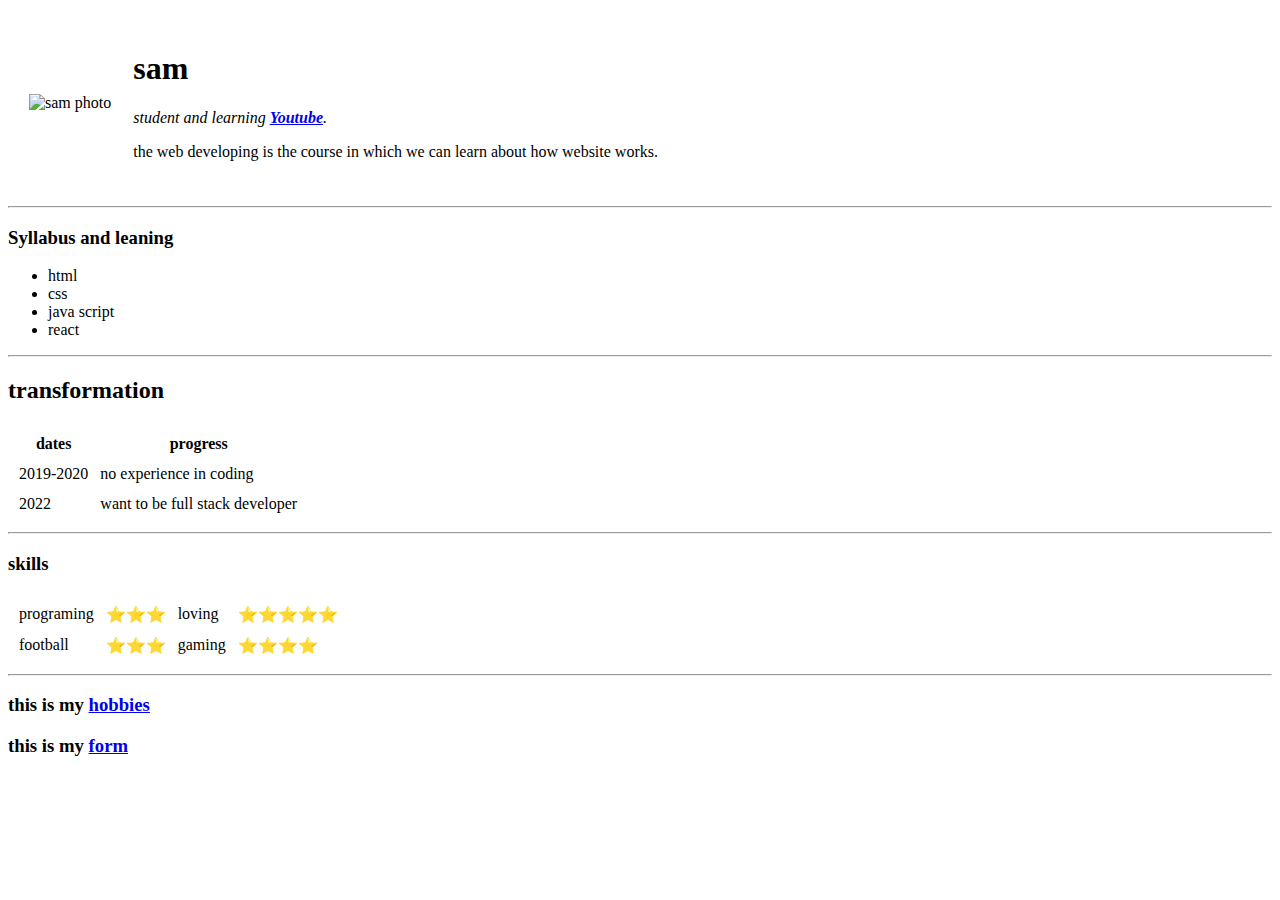
==== index.html @ 19b56fd2 "add initial CV website files" ====
<!DOCTYPE html>
<html lang="en" dir="ltr">

<head>
  <meta charset="utf-8">
  <title>sam's personal site </title>
</head>

<body>
  <table cellspacing="20">
    <tr>
      <td><img src="C:\Users\sam\Documents\web development\html-personal site\images\me.webp" alt="sam photo"></td>
      <td>
        <h1>sam</h1>
        <p><em>student and learning <strong><a href="https://www.youtube.com/">Youtube</a></strong>.</em></p>
        <p>the web developing is the course in which we can learn about how website works.</p></td>
    </tr>
  </table>
  <hr>
  <h3>Syllabus and leaning</h3>
  <ul>
    <li>html</li>
    <li>css</li>
    <li>java script</li>
    <li>react</li>
  </ul>
  <hr>
  <h2>transformation</h2>
  <table cellspacing="10">
    <thead>
      <tr>
        <th>dates</th>
        <th>progress</th>
      </tr>
    </thead>
    <tbody>
      <tr>
        <td>2019-2020</td>
        <td>no experience in coding</td>
      </tr>
      <tr>
        <td>2022</td>
        <td>want to be full stack developer</td>
      </tr>
    </tbody>
    <tfoot>

    </tfoot>
  </table>
  <hr>
  <h3>skills</h3>
  <table cellspacing="10">
    <tr>
      <td>programing</td>
      <td>⭐⭐⭐</td>
      <td>loving</td>
      <td>⭐⭐⭐⭐⭐</td>
    </tr>
    <tr>
      <td>football</td>
      <td>⭐⭐⭐</td>
      <td>gaming</td>
      <td>⭐⭐⭐⭐</td>
    </tr>
  </table>
  <hr>
  <h3>this is my <a href="C:\Users\sam\Documents\web development\hobbies.html">hobbies</a></h3>
  <h3>this is my <a href="C:\Users\sam\Documents\web development\contact.html">form</a></h3>
</body>

</html>
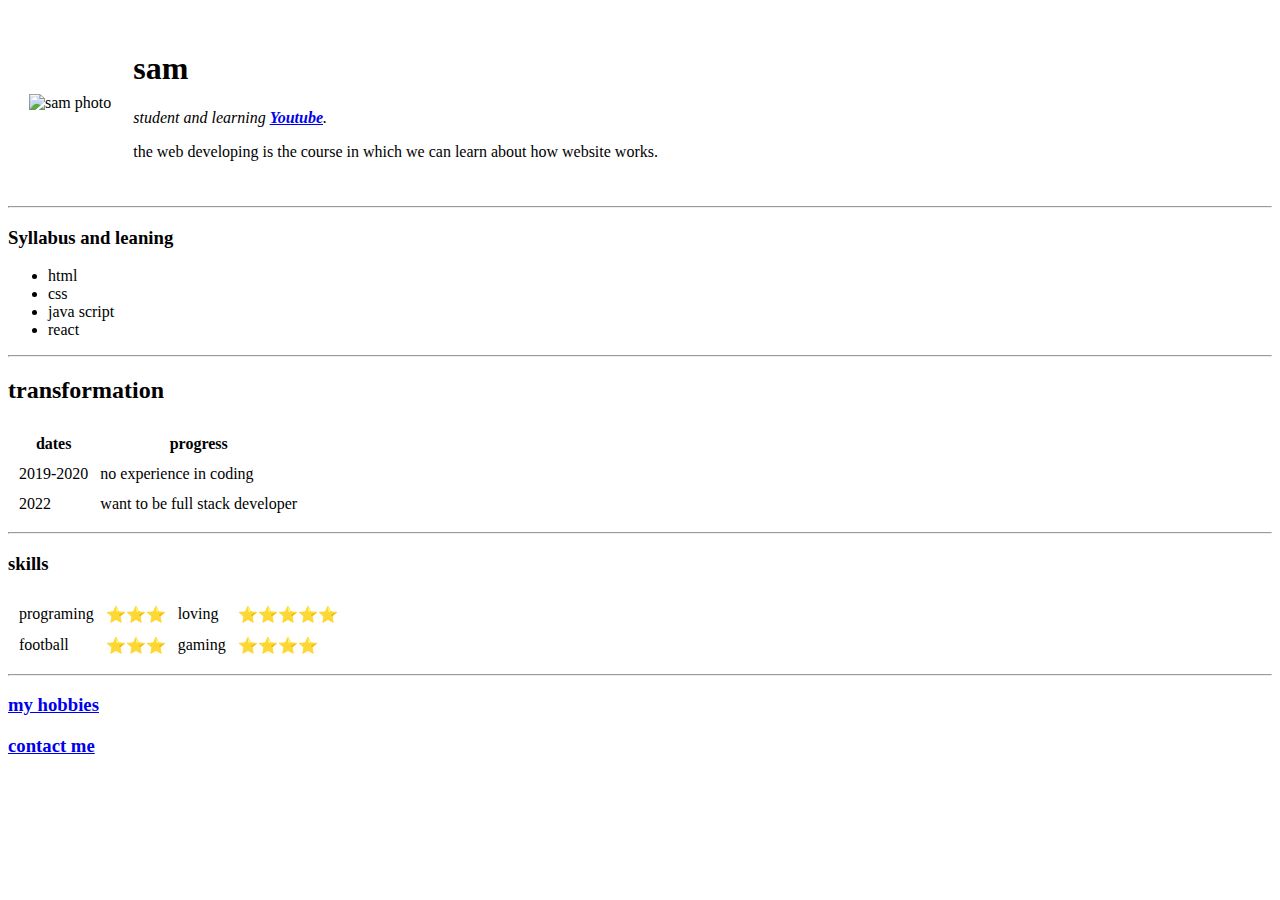
==== commit c614eae1: "Add files via upload" ====
--- a/index.html
+++ b/index.html
@@ -13,7 +13,8 @@
       <td>
         <h1>sam</h1>
         <p><em>student and learning <strong><a href="https://www.youtube.com/">Youtube</a></strong>.</em></p>
-        <p>the web developing is the course in which we can learn about how website works.</p></td>
+        <p>the web developing is the course in which we can learn about how website works.</p>
+      </td>
     </tr>
   </table>
   <hr>
@@ -64,8 +65,8 @@
     </tr>
   </table>
   <hr>
-  <h3>this is my <a href="C:\Users\sam\Documents\web development\hobbies.html">hobbies</a></h3>
-  <h3>this is my <a href="C:\Users\sam\Documents\web development\contact.html">form</a></h3>
+  <h3><a href="C:\Users\sam\Documents\web development\html-personal site\hobbies.html">my hobbies</a></h3>
+  <h3><a href="C:\Users\sam\Documents\web development\html-personal site\contact.html">contact me</a></h3>
 </body>
 
 </html>
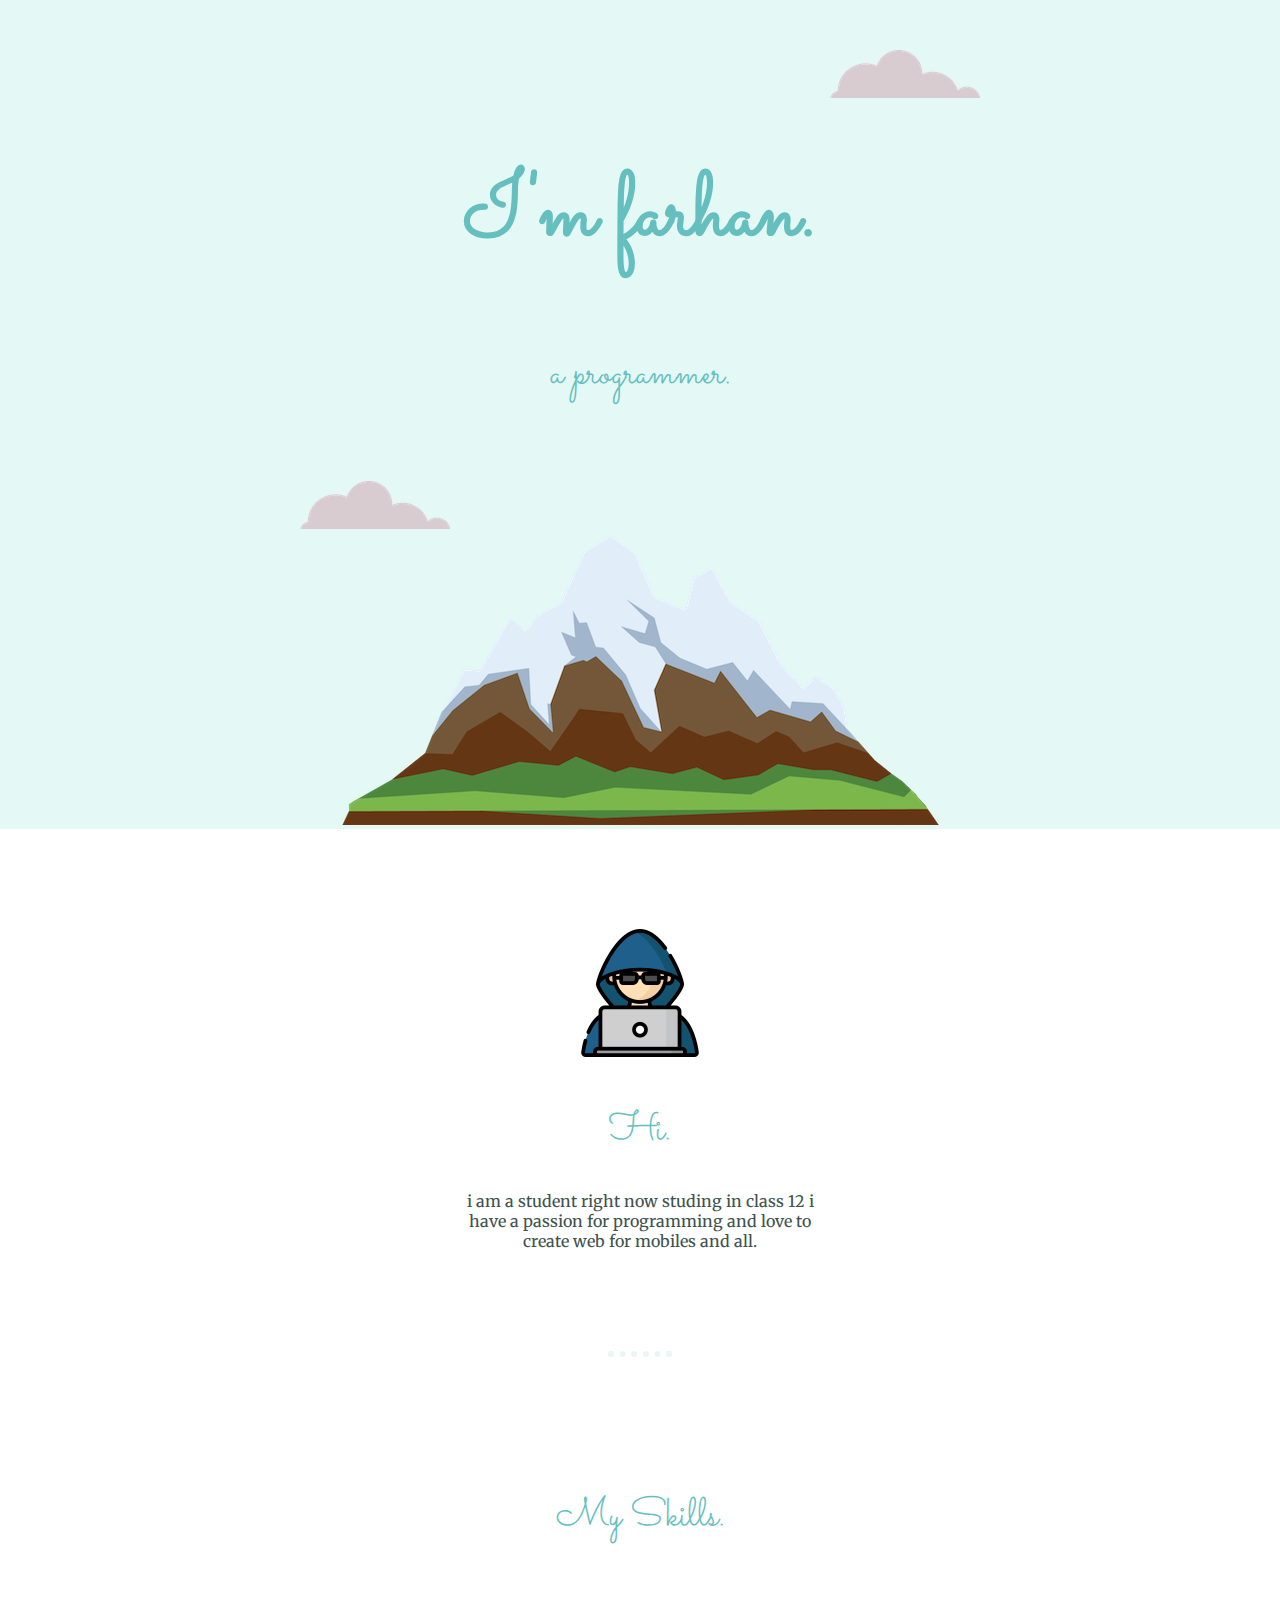
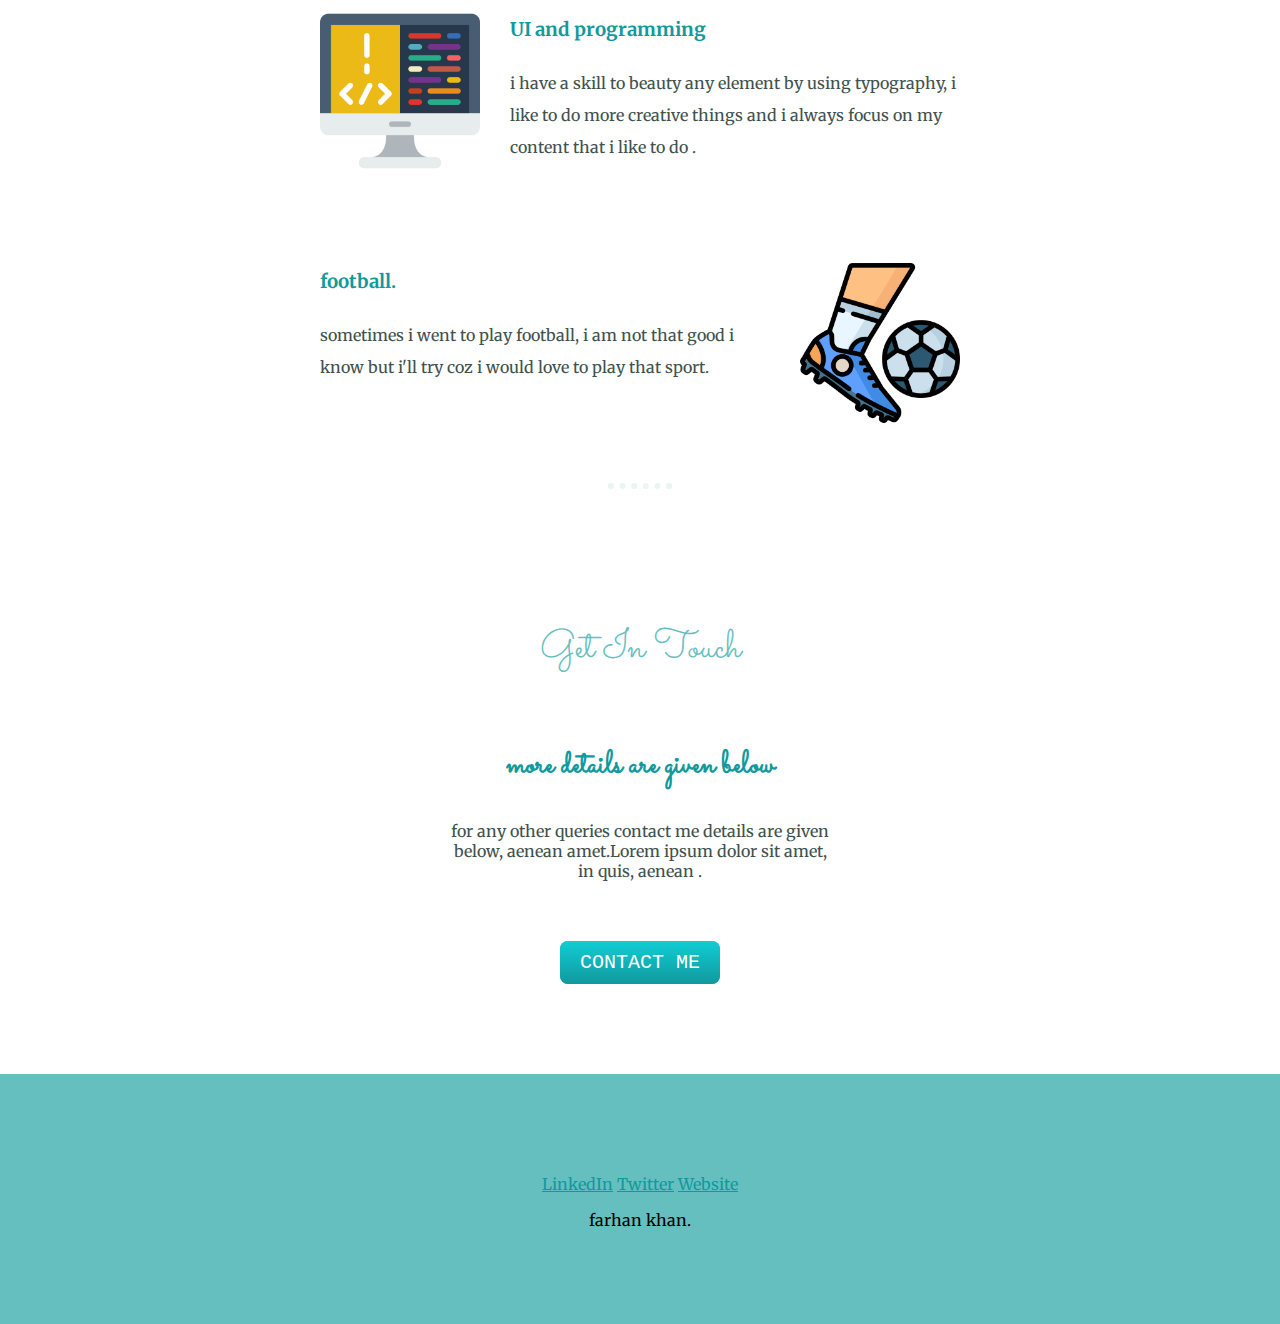
==== commit 3489477f: "Add files via upload" ====
--- a/index.html
+++ b/index.html
@@ -1,72 +1,55 @@
 <!DOCTYPE html>
 <html lang="en" dir="ltr">
+  <head>
+    <meta charset="utf-8">
+    <title>sam</title>
+    <link rel="stylesheet" href="css/styles.css">
+    <link rel="icon" href="favicon.ico">
+    <link rel="preconnect" href="https://fonts.googleapis.com">
+<link rel="preconnect" href="https://fonts.gstatic.com" crossorigin>
+<link href="https://fonts.googleapis.com/css2?family=Merriweather&family=Montserrat&family=Sacramento&display=swap" rel="stylesheet">
+  </head>
+  <body>
+    <div class="top-container">
+      <img class="top-cloud" src="images/cloud.png" alt="cloud-img">
+      <h1>I'm farhan.</h1>
+      <h2>a programmer.</h2>
+      <img class="bottom-cloud" src="images/cloud.png" alt="cloud-img">
+      <img src="images/mountain.png" alt="mountain-img">
+    </div>
+    <div class="middle-container">
+      <div class="profile">
+        <img class="profile-img" src="images/hacker.png" alt="profile-image">
+        <h2 class="hello">Hi.</h2>
+        <p class="intro">i am a student right now studing in class 12 i have a passion for programming and love to create web for mobiles and all.</p>
+      </div>
+      <hr>
+      <div class="skills">
+        <h2>My Skills.</h2>
+        <div class="skill-row">
+          <img class="coding" src="images/coding.png" alt="coding-img">
+          <h3> UI and programming</h3>
+          <p>i have a skill to beauty any element by using typography, i like to do more creative things and i always focus on my content that i like to do .</p>
+        </div>
+        <div class="skill-row">
+          <img class="football" src="images/soccer-player.png" alt="football.img">
+          <h3 class="get-in-touch-niche">football.</h3>
+          <p>sometimes i went to play football, i am not that good i know but i'll try coz i would love to play that sport. </p>
+        </div>
+      </div>
+      <hr>
+      <div class="contact-me">
+        <h2>Get In Touch</h2>
+        <h3 class="details"> more details are given below    </h3>
+        <p class="contact-me-text">for any other queries contact me details are given below, aenean amet.Lorem ipsum dolor sit amet, in quis, aenean <amet class=""></amet> .</p>
+        <a class="btn" href="mailto:name@email.com">CONTACT ME</a>
+      </div>
+    </div>
 
-<head>
-  <meta charset="utf-8">
-  <title>sam's personal site </title>
-</head>
 
-<body>
-  <table cellspacing="20">
-    <tr>
-      <td><img src="C:\Users\sam\Documents\web development\html-personal site\images\me.webp" alt="sam photo"></td>
-      <td>
-        <h1>sam</h1>
-        <p><em>student and learning <strong><a href="https://www.youtube.com/">Youtube</a></strong>.</em></p>
-        <p>the web developing is the course in which we can learn about how website works.</p>
-      </td>
-    </tr>
-  </table>
-  <hr>
-  <h3>Syllabus and leaning</h3>
-  <ul>
-    <li>html</li>
-    <li>css</li>
-    <li>java script</li>
-    <li>react</li>
-  </ul>
-  <hr>
-  <h2>transformation</h2>
-  <table cellspacing="10">
-    <thead>
-      <tr>
-        <th>dates</th>
-        <th>progress</th>
-      </tr>
-    </thead>
-    <tbody>
-      <tr>
-        <td>2019-2020</td>
-        <td>no experience in coding</td>
-      </tr>
-      <tr>
-        <td>2022</td>
-        <td>want to be full stack developer</td>
-      </tr>
-    </tbody>
-    <tfoot>
-
-    </tfoot>
-  </table>
-  <hr>
-  <h3>skills</h3>
-  <table cellspacing="10">
-    <tr>
-      <td>programing</td>
-      <td>⭐⭐⭐</td>
-      <td>loving</td>
-      <td>⭐⭐⭐⭐⭐</td>
-    </tr>
-    <tr>
-      <td>football</td>
-      <td>⭐⭐⭐</td>
-      <td>gaming</td>
-      <td>⭐⭐⭐⭐</td>
-    </tr>
-  </table>
-  <hr>
-  <h3><a href="C:\Users\sam\Documents\web development\html-personal site\hobbies.html">my hobbies</a></h3>
-  <h3><a href="C:\Users\sam\Documents\web development\html-personal site\contact.html">contact me</a></h3>
-</body>
-
-</html>
+    <div class="bottom-container">
+      <a class="footer-link" href="https://www.linkedin.com/">LinkedIn</a>
+      <a class="footer-link" href="https://twitter.com/">Twitter</a>
+      <a class="footer-link" href="https://www.appbrewery.co/">Website</a>
+      <p class="bottom-name">farhan khan.</p>
+    </div>
--- a/css/styles.css
+++ b/css/styles.css
@@ -0,0 +1,171 @@
+body{
+  margin: 0;
+  text-align: center;
+  font-family: 'Merriweather', serif;
+}
+
+hr{
+  border: dotted #eaf6f6 6px;
+  border-top: 0;
+  width: 4%;
+  margin: 100px auto;
+}
+
+
+
+
+h1{
+  font-size:5.652rem;
+  margin: 50px auto 0 auto;
+  font-family: 'Sacramento', cursive;
+  color: #66bfbf;
+}
+
+
+
+
+h2{
+  font-size: 2.5rem;
+    font-family: 'Sacramento', cursive;
+  font-weight: normal;
+  color: #66bfbf;
+  line-height: 3;
+}
+
+
+
+
+h3{
+color: #11999E;
+}
+
+
+.top-container{
+  background-color: #E4F9F5;
+  position: relative;
+  padding-top: 100px;
+}
+
+
+
+.middle-container{
+  color: #40514e;
+}
+
+
+.bottom-container{
+  background-color: #66bfbf;
+
+}
+
+
+.bottom-cloud{
+position: absolute;
+left: 300px;
+bottom: 300px;
+}
+
+
+.top-cloud{
+  position: absolute;
+  top: 50px;
+  right: 300px;
+
+}
+
+
+.footer-link{
+color: #11999E;
+}
+
+
+.skill-row{
+  width: 50%;
+  margin: 0 auto 100px auto;
+  text-align: left;
+  line-height: 2;
+}
+
+
+
+
+.coding{
+  width: 25%;
+  float: left;
+  margin-right: 30px;
+}
+
+
+
+.football{
+  width: 25%;
+  float: right;
+  margin-left: 30px;
+
+}
+
+
+.details{
+  font-family: 'Sacramento', cursive;
+  font-size: 2rem;
+}
+
+
+.profile-img{
+  width: 10%;
+  margin: 100px auto 0 auto;
+}
+
+
+.btn {
+  background: #11cdd4;
+  background-image: -webkit-linear-gradient(top, #11cdd4, #11999e);
+  background-image: -moz-linear-gradient(top, #11cdd4, #11999e);
+  background-image: -ms-linear-gradient(top, #11cdd4, #11999e);
+  background-image: -o-linear-gradient(top, #11cdd4, #11999e);
+  background-image: linear-gradient( to bottom, #11cdd4, #11999e);
+  -webkit-border-radius: 8;
+  -moz-border-radius: 8;
+  border-radius: 8px;
+  font-family: Courier New;
+  color: #ffffff;
+  font-size: 20px;
+  padding: 10px 20px 10px 20px;
+  text-decoration: none;
+}
+
+
+.bottom-container{
+  margin-top: 100px;
+  height: 250px;
+}
+
+.bottom-name{
+  position: relative;
+  top: 100px;
+}
+
+.footer-link{
+  position: relative;
+  top: 100px;
+}
+
+.contact-me-text{
+  margin: 10px auto 70px auto;
+  width: 30%;
+}
+
+.hello{
+  margin-top: 10px;
+  margin-bottom: 0PX;
+}
+
+.get-in-touch-niche{
+  margin-top: 0px;
+}
+
+.intro{
+  width: 30%;
+  margin: 0 auto 10px auto;
+
+}
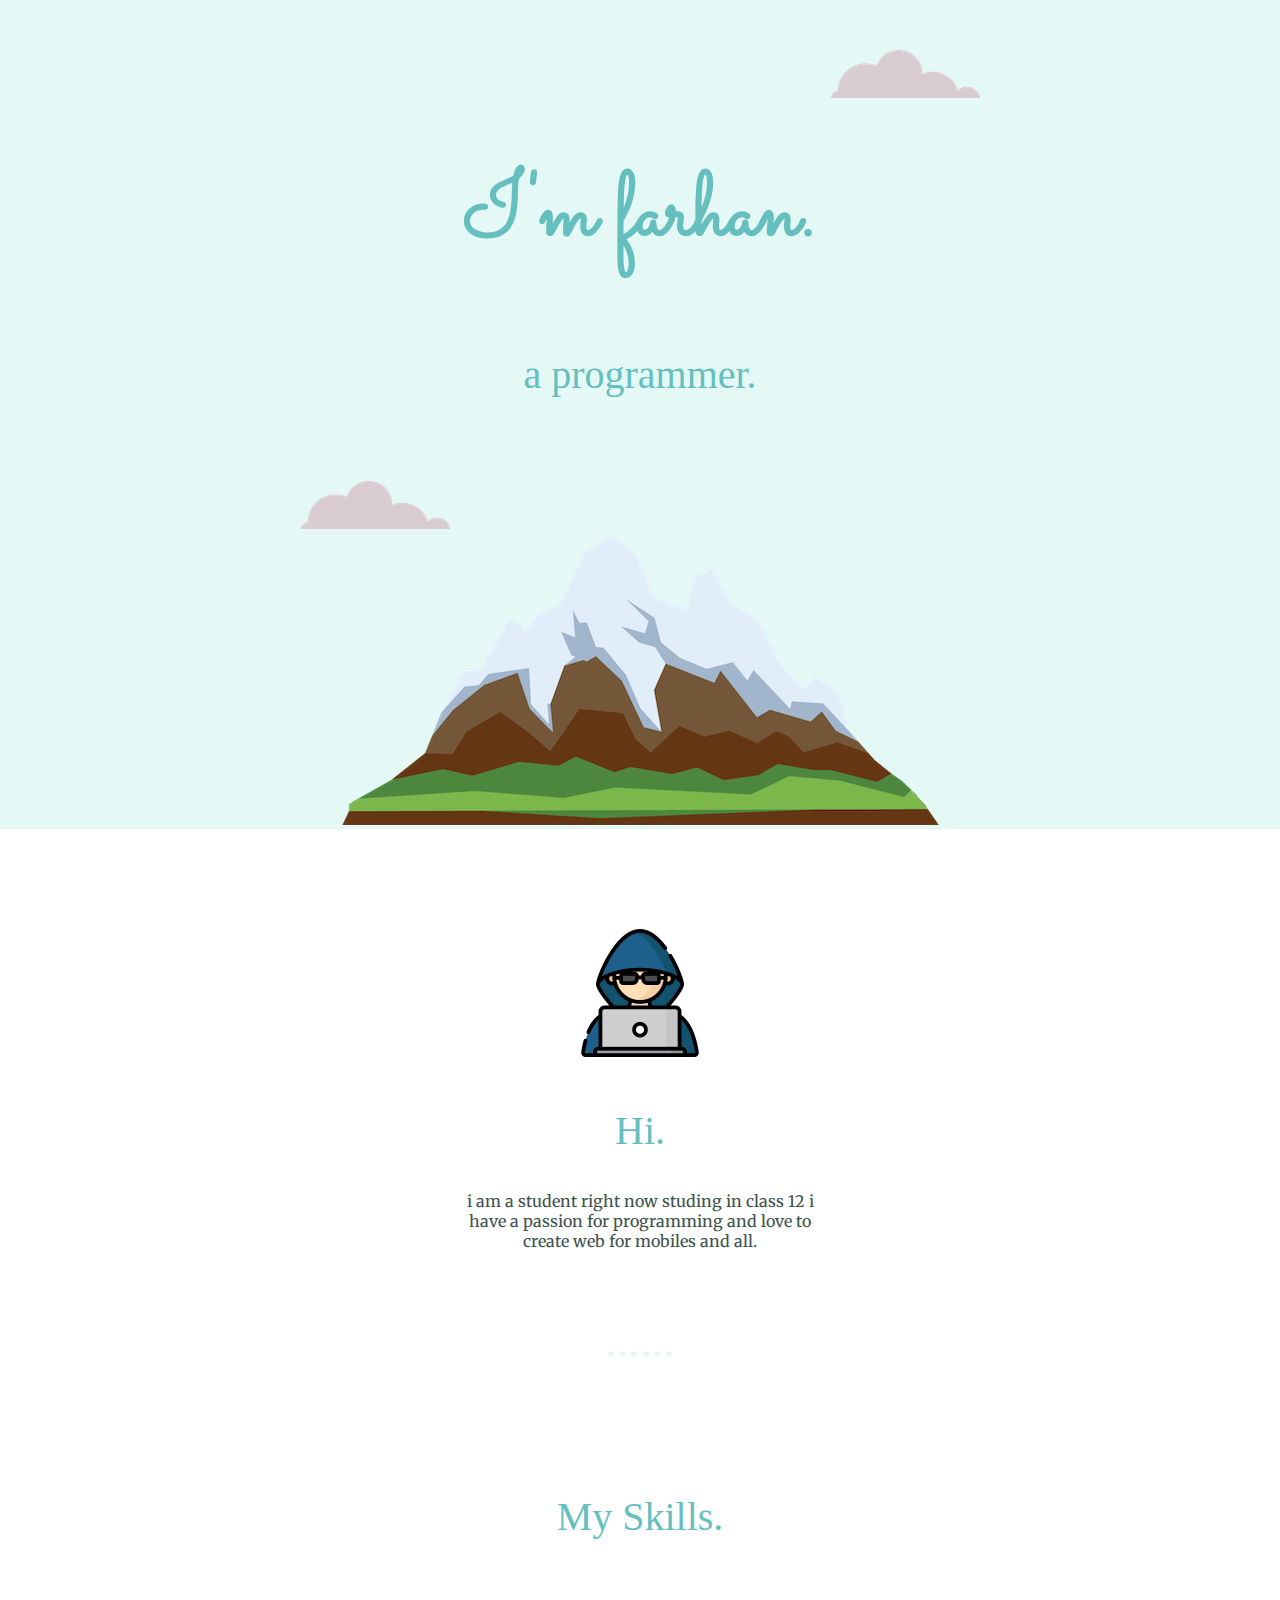
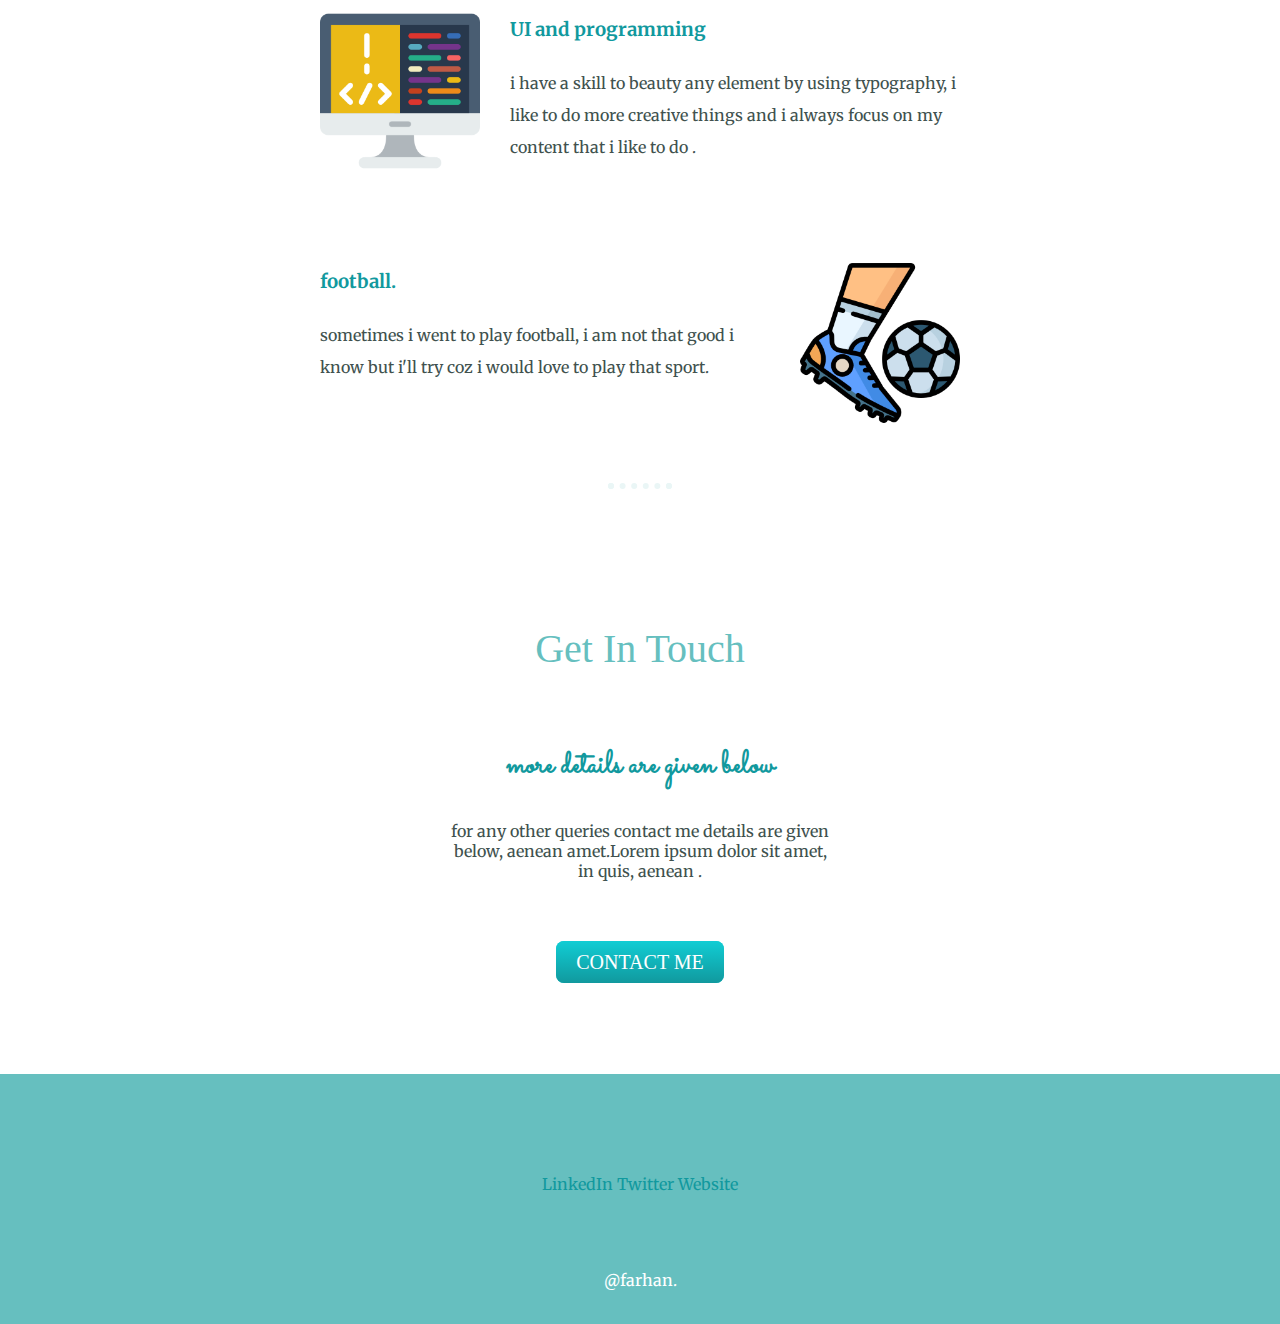
==== commit 2445827b: "Update index.html" ====
--- a/index.html
+++ b/index.html
@@ -51,5 +51,5 @@
       <a class="footer-link" href="https://www.linkedin.com/">LinkedIn</a>
       <a class="footer-link" href="https://twitter.com/">Twitter</a>
       <a class="footer-link" href="https://www.appbrewery.co/">Website</a>
-      <p class="bottom-name">farhan khan.</p>
+      <p class="bottom-name">@farhan.</p>
     </div>
--- a/css/styles.css
+++ b/css/styles.css
@@ -26,7 +26,7 @@
 
 h2{
   font-size: 2.5rem;
-    font-family: 'Sacramento', cursive;
+    font-family: cursive;
   font-weight: normal;
   color: #66bfbf;
   line-height: 3;
@@ -127,7 +127,7 @@
   -webkit-border-radius: 8;
   -moz-border-radius: 8;
   border-radius: 8px;
-  font-family: Courier New;
+  font-family: cursive;
   color: #ffffff;
   font-size: 20px;
   padding: 10px 20px 10px 20px;
@@ -142,12 +142,15 @@
 
 .bottom-name{
   position: relative;
-  top: 100px;
+  top: 160px;
+  font-size: 1rem;
+  color: white;
 }
 
 .footer-link{
   position: relative;
   top: 100px;
+  text-decoration: none;
 }
 
 .contact-me-text{
@@ -167,5 +170,4 @@
 .intro{
   width: 30%;
   margin: 0 auto 10px auto;
-
 }
